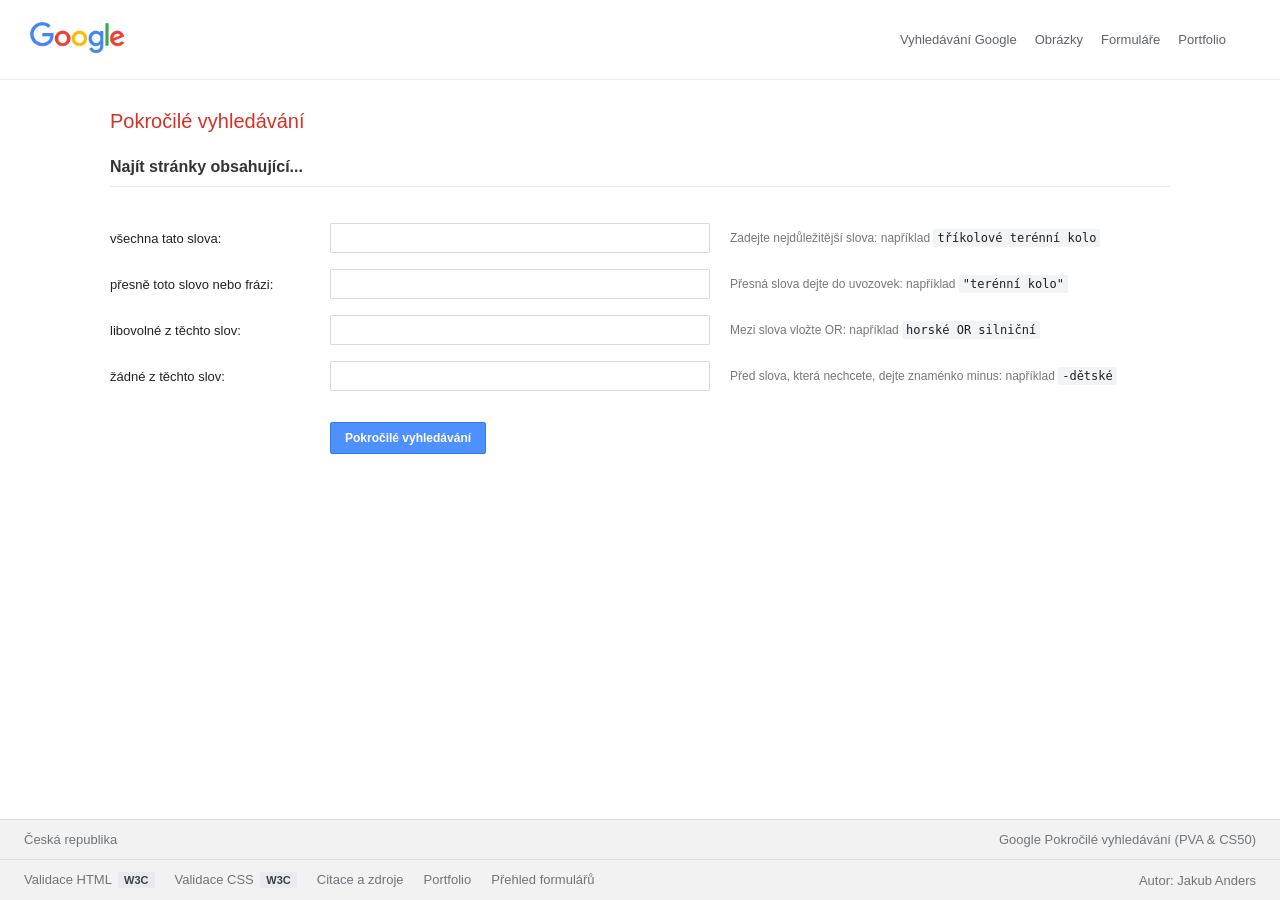
==== advanced.html @ 1dcec351 "Vypracovani projektu Google Search dle CS50 a zadani PVA" ====
<!DOCTYPE html>
<html lang="cs">
<head>
    <meta charset="UTF-8">
    <meta name="viewport" content="width=device-width, initial-scale=1.0">
    <title>Google Pokročilé vyhledávání</title>
    <link rel="stylesheet" href="style.css">
</head>
<body>

    <!-- Horní lišta s logem a navigací -->
    <header class="advanced-header">
        <div class="logo-small">
            <a href="index.html">
                <img src="googlelogo.png" alt="Google logo">
            </a>
        </div>
        <nav class="header-nav">
            <a href="index.html">Vyhledávání Google</a>
            <a href="images.html">Obrázky</a>
            <a href="forms.html">Formuláře</a>
            <a href="https://jakubandersandersovictreti.github.io/portfolio/" target="_blank" rel="noopener">Portfolio</a>
        </nav>
    </header>

    <!-- Hlavní obsah pokročilého vyhledávání -->
    <main class="advanced-container">
        <h1 class="advanced-title">Pokročilé vyhledávání</h1>

        <form class="advanced-form" action="https://www.google.com/search" method="get">
            <h2 class="advanced-section-heading">Najít stránky obsahující...</h2>

            <!-- 1. Všechna tato slova (as_q) -->
            <div class="form-row">
                <label for="as_q" class="form-label">všechna tato slova:</label>
                <div class="form-input-container">
                    <input type="text" id="as_q" name="as_q" class="advanced-text-input">
                </div>
                <div class="form-hint">
                    Zadejte nejdůležitější slova: například <code>tříkolové terénní kolo</code>
                </div>
            </div>

            <!-- 2. Přesně toto slovo nebo frázi (as_epq) -->
            <div class="form-row">
                <label for="as_epq" class="form-label">přesně toto slovo nebo frázi:</label>
                <div class="form-input-container">
                    <input type="text" id="as_epq" name="as_epq" class="advanced-text-input">
                </div>
                <div class="form-hint">
                    Přesná slova dejte do uvozovek: například <code>"terénní kolo"</code>
                </div>
            </div>

            <!-- 3. Libovolné z těchto slov (as_oq) -->
            <div class="form-row">
                <label for="as_oq" class="form-label">libovolné z těchto slov:</label>
                <div class="form-input-container">
                    <input type="text" id="as_oq" name="as_oq" class="advanced-text-input">
                </div>
                <div class="form-hint">
                    Mezi slova vložte OR: například <code>horské OR silniční</code>
                </div>
            </div>

            <!-- 4. Žádné z těchto slov (as_eq) -->
            <div class="form-row">
                <label for="as_eq" class="form-label">žádné z těchto slov:</label>
                <div class="form-input-container">
                    <input type="text" id="as_eq" name="as_eq" class="advanced-text-input">
                </div>
                <div class="form-hint">
                    Před slova, která nechcete, dejte znaménko minus: například <code>-dětské</code>
                </div>
            </div>

            <!-- Odesílací modré tlačítko -->
            <div class="advanced-btn-row">
                <input type="submit" value="Pokročilé vyhledávání" class="btn-advanced-submit">
            </div>
        </form>
    </main>

    <!-- Zápatí stránky s povinnými odkazy a validací -->
    <footer class="footer">
        <div class="footer-top">
            <span>Česká republika</span>
            <span>Google Pokročilé vyhledávání (PVA &amp; CS50)</span>
        </div>
        <div class="footer-bottom">
            <ul class="footer-links">
                <li><a href="https://validator.w3.org/nu/?doc=https%3A%2F%2Fjakubandersandersovictreti.github.io%2FGooglesearch%2Fadvanced.html" target="_blank" rel="noopener">Validace HTML <span class="badge-val">W3C</span></a></li>
                <li><a href="https://jigsaw.w3.org/css-validator/validator?uri=https%3A%2F%2Fjakubandersandersovictreti.github.io%2FGooglesearch%2Fstyle.css" target="_blank" rel="noopener">Validace CSS <span class="badge-val">W3C</span></a></li>
                <li><a href="https://github.com/JakubAndersAndersovictreti/Googlesearch/blob/main/citace.md" target="_blank" rel="noopener">Citace a zdroje</a></li>
                <li><a href="https://jakubandersandersovictreti.github.io/portfolio/" target="_blank" rel="noopener">Portfolio</a></li>
                <li><a href="forms.html">Přehled formulářů</a></li>
            </ul>
            <span>Autor: Jakub Anders</span>
        </div>
    </footer>

</body>
</html>
---- style.css ----
/* 
  Stylopis pro projekt Google Search (CS50 Web + PVA)
  Autor: Jakub Anders
*/

/* --- Základní reset a globální nastavení --- */
* {
    box-sizing: border-box;
    margin: 0;
    padding: 0;
}

body {
    font-family: Arial, Helvetica, sans-serif;
    color: #202124;
    background-color: #ffffff;
    display: flex;
    flex-direction: column;
    min-height: 100vh;
}

/* Odkazy */
a {
    color: #1a0dab;
    text-decoration: none;
}

a:hover {
    text-decoration: underline;
}

/* --- Horní navigační lišta --- */
.header-nav {
    display: flex;
    justify-content: flex-end;
    align-items: center;
    padding: 16px 24px;
    gap: 18px;
    font-size: 13px;
}

.header-nav a {
    color: #5f6368;
    transition: color 0.15s ease;
}

.header-nav a:hover {
    color: #202124;
    text-decoration: underline;
}

.header-nav a.btn-link {
    background-color: #1a73e8;
    color: #ffffff;
    padding: 7px 14px;
    border-radius: 4px;
    font-weight: 500;
}

.header-nav a.btn-link:hover {
    background-color: #1557b0;
    text-decoration: none;
}

/* --- Hlavní obsah - Vyhledávání --- */
.main-search-container {
    flex: 1;
    display: flex;
    flex-direction: column;
    align-items: center;
    justify-content: center;
    padding: 20px;
    margin-top: -60px; /* Vizuální vycentrování loga */
}

/* Logo */
.logo-container {
    display: flex;
    align-items: flex-end;
    justify-content: center;
    margin-bottom: 25px;
    position: relative;
}

.logo-container img {
    width: 272px;
    height: 92px;
    display: block;
}

/* Nápis 'obrázky' u Image Search */
.logo-subscript {
    color: #4285f4;
    font-size: 16px;
    font-weight: 500;
    margin-left: 6px;
    margin-bottom: 6px;
}

/* Formulář vyhledávání */
.search-form {
    width: 100%;
    max-width: 584px;
    display: flex;
    flex-direction: column;
    align-items: center;
}

/* Vyhledávací pole s ikonou */
.search-bar-wrapper {
    width: 100%;
    height: 46px;
    border: 1px solid #dfe1e5;
    border-radius: 24px;
    display: flex;
    align-items: center;
    padding: 0 16px;
    background-color: #ffffff;
    transition: box-shadow 0.2s ease, border-color 0.2s ease;
}

.search-bar-wrapper:hover,
.search-bar-wrapper:focus-within {
    box-shadow: 0 1px 6px rgba(32, 33, 36, 0.28);
    border-color: rgba(223, 225, 229, 0);
}

.search-icon {
    width: 20px;
    height: 20px;
    fill: #9aa0a6;
    margin-right: 12px;
    flex-shrink: 0;
}

.search-input {
    flex: 1;
    height: 100%;
    border: none;
    outline: none;
    font-size: 16px;
    color: #202124;
    background: transparent;
}

/* Tlačítka pod vyhledáváním */
.buttons-group {
    margin-top: 24px;
    display: flex;
    gap: 12px;
    flex-wrap: wrap;
    justify-content: center;
}

.search-btn {
    background-color: #f8f9fa;
    border: 1px solid #f8f9fa;
    border-radius: 4px;
    color: #3c4043;
    font-size: 14px;
    height: 36px;
    padding: 0 16px;
    cursor: pointer;
    font-family: inherit;
    transition: border-color 0.15s ease, box-shadow 0.15s ease;
}

.search-btn:hover {
    box-shadow: 0 1px 1px rgba(0, 0, 0, 0.1);
    background-color: #f8f9fa;
    border: 1px solid #dadce0;
    color: #202124;
}

.search-btn:focus {
    border: 1px solid #4285f4;
    outline: none;
}

/* --- Pokročilé vyhledávání (advanced.html) --- */
.advanced-header {
    display: flex;
    justify-content: space-between;
    align-items: center;
    padding: 16px 30px;
    border-bottom: 1px solid #ebebeb;
}

.advanced-header .logo-small img {
    height: 32px;
    width: auto;
}

.advanced-container {
    flex: 1;
    max-width: 1140px;
    margin: 0 auto;
    padding: 30px 40px;
    width: 100%;
}

.advanced-title {
    color: #d93025;
    font-size: 20px;
    font-weight: 400;
    margin-bottom: 25px;
}

.advanced-section-heading {
    font-size: 16px;
    font-weight: 700;
    color: #333333;
    margin-bottom: 20px;
    padding-bottom: 10px;
    border-bottom: 1px solid #ebebeb;
}

.advanced-form {
    display: flex;
    flex-direction: column;
    gap: 16px;
}

.form-row {
    display: flex;
    align-items: center;
    gap: 20px;
}

.form-label {
    width: 200px;
    font-size: 13px;
    color: #222222;
    text-align: left;
    flex-shrink: 0;
}

.form-input-container {
    width: 380px;
    flex-shrink: 0;
}

.advanced-text-input {
    width: 100%;
    height: 30px;
    padding: 4px 8px;
    border: 1px solid #d9d9d9;
    border-radius: 1px;
    font-size: 13px;
    font-family: inherit;
    outline: none;
    box-sizing: border-box;
}

.advanced-text-input:focus {
    border-color: #4d90fe;
}

.form-hint {
    font-size: 12px;
    color: #777777;
    flex: 1;
}

.form-hint code {
    background-color: #f1f3f4;
    padding: 2px 4px;
    border-radius: 2px;
    color: #202124;
}

.advanced-btn-row {
    display: flex;
    justify-content: flex-start;
    margin-left: 220px;
    margin-top: 15px;
}

.btn-advanced-submit {
    background-color: #4d90fe;
    border: 1px solid #3079ed;
    color: #ffffff;
    font-weight: bold;
    font-size: 12px;
    height: 32px;
    padding: 0 14px;
    border-radius: 2px;
    cursor: pointer;
    font-family: inherit;
    transition: background-color 0.15s ease;
}

.btn-advanced-submit:hover {
    background-color: #357ae8;
}

/* --- Stránka s přehledem formulářů (forms.html) --- */
.forms-page-container {
    flex: 1;
    max-width: 900px;
    margin: 20px auto 40px auto;
    padding: 0 20px;
    width: 100%;
}

.notice-banner {
    background-color: #e8f0fe;
    border: 1px solid #d2e3fc;
    color: #1967d2;
    padding: 14px 18px;
    border-radius: 8px;
    font-size: 14px;
    margin-bottom: 25px;
    line-height: 1.5;
}

.notice-banner strong {
    color: #174ea6;
}

.demo-form {
    display: flex;
    flex-direction: column;
    gap: 24px;
}

.demo-fieldset {
    border: 1px solid #dadce0;
    border-radius: 8px;
    padding: 20px;
    background-color: #ffffff;
}

.demo-fieldset legend {
    font-weight: bold;
    color: #202124;
    padding: 0 10px;
    font-size: 15px;
}

.form-grid {
    display: grid;
    grid-template-columns: repeat(auto-fit, minmax(260px, 1fr));
    gap: 16px;
    margin-top: 10px;
}

.form-group {
    display: flex;
    flex-direction: column;
    gap: 6px;
}

.form-group label {
    font-size: 13px;
    font-weight: 500;
    color: #3c4043;
}

.form-group input,
.form-group select,
.form-group textarea {
    padding: 8px 10px;
    border: 1px solid #dadce0;
    border-radius: 4px;
    font-size: 14px;
    font-family: inherit;
    outline: none;
    transition: border-color 0.2s ease;
}

.form-group input:focus,
.form-group select:focus,
.form-group textarea:focus {
    border-color: #1a73e8;
}

.options-group {
    display: flex;
    flex-direction: column;
    gap: 8px;
    margin-top: 6px;
}

.option-item {
    display: flex;
    align-items: center;
    gap: 8px;
    font-size: 14px;
    color: #3c4043;
    cursor: pointer;
}

.option-item input {
    cursor: pointer;
}

.range-display {
    display: flex;
    align-items: center;
    gap: 12px;
}

.demo-buttons-group {
    display: flex;
    gap: 12px;
    margin-top: 10px;
    flex-wrap: wrap;
}

.demo-btn {
    padding: 8px 18px;
    border-radius: 4px;
    font-size: 14px;
    cursor: pointer;
    font-family: inherit;
    border: 1px solid transparent;
}

.demo-btn-primary {
    background-color: #1a73e8;
    color: #ffffff;
}

.demo-btn-primary:hover {
    background-color: #1557b0;
}

.demo-btn-secondary {
    background-color: #f1f3f4;
    color: #3c4043;
    border-color: #dadce0;
}

.demo-btn-secondary:hover {
    background-color: #e8eaed;
}

/* --- Zápatí (Footer) --- */
.footer {
    background-color: #f2f2f2;
    border-top: 1px solid #dadce0;
    font-size: 13px;
    color: #70757a;
    margin-top: auto;
}

.footer-top {
    padding: 12px 24px;
    border-bottom: 1px solid #dadce0;
    display: flex;
    justify-content: space-between;
    align-items: center;
}

.footer-bottom {
    padding: 12px 24px;
    display: flex;
    justify-content: space-between;
    align-items: center;
    flex-wrap: wrap;
    gap: 12px;
}

.footer-links {
    display: flex;
    gap: 20px;
    flex-wrap: wrap;
    list-style: none;
}

.footer-links a {
    color: #70757a;
}

.footer-links a:hover {
    color: #202124;
    text-decoration: underline;
}

/* Zvýrazněné odkazy v patičce na validátory */
.badge-val {
    display: inline-block;
    padding: 2px 6px;
    background-color: #e8eaed;
    border-radius: 3px;
    font-size: 11px;
    font-weight: bold;
    color: #3c4043;
    margin-left: 3px;
}

/* --- Responzivní přizpůsobení --- */
@media (max-width: 768px) {
    .header-nav {
        gap: 12px;
        padding: 12px 16px;
    }

    .form-row {
        flex-direction: column;
        align-items: flex-start;
        gap: 6px;
    }

    .form-label,
    .form-input-container {
        width: 100%;
    }

    .advanced-btn-row {
        margin-left: 0;
    }

    .footer-bottom {
        flex-direction: column;
        align-items: flex-start;
    }
}
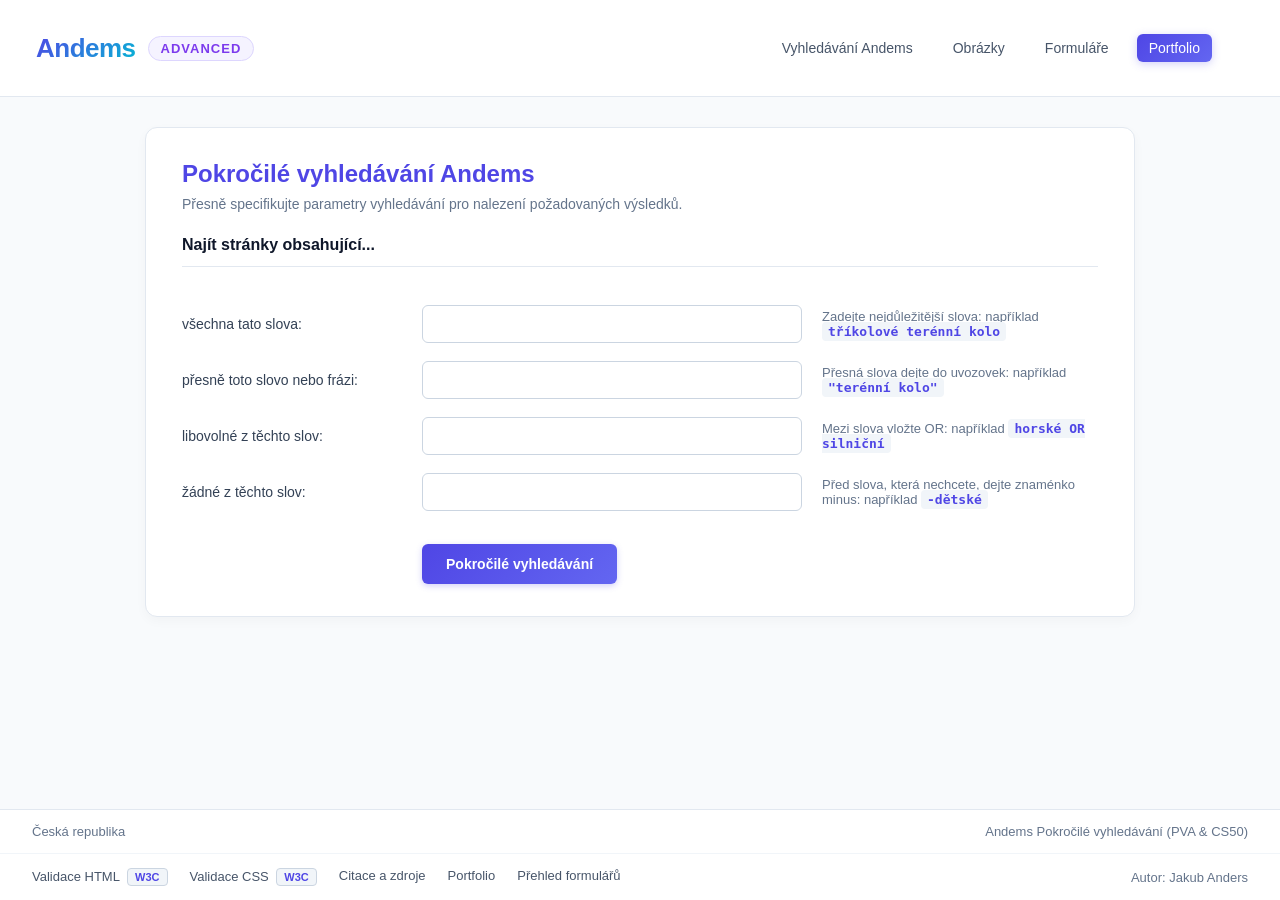
==== commit 201d779c: "Zmena na Andems Search, novy moderni vzhled a oprava odkazu na portfolio" ====
--- a/advanced.html
+++ b/advanced.html
@@ -3,7 +3,7 @@
 <head>
     <meta charset="UTF-8">
     <meta name="viewport" content="width=device-width, initial-scale=1.0">
-    <title>Google Pokročilé vyhledávání</title>
+    <title>Andems Pokročilé vyhledávání</title>
     <link rel="stylesheet" href="style.css">
 </head>
 <body>
@@ -11,88 +11,92 @@
     <!-- Horní lišta s logem a navigací -->
     <header class="advanced-header">
         <div class="logo-small">
-            <a href="index.html">
-                <img src="googlelogo.png" alt="Google logo">
+            <a href="index.html" class="brand-link">
+                <span class="brand-name small">Andems</span>
+                <span class="brand-badge brand-badge-purple">Advanced</span>
             </a>
         </div>
         <nav class="header-nav">
-            <a href="index.html">Vyhledávání Google</a>
+            <a href="index.html">Vyhledávání Andems</a>
             <a href="images.html">Obrázky</a>
             <a href="forms.html">Formuláře</a>
-            <a href="https://jakubandersandersovictreti.github.io/portfolio/" target="_blank" rel="noopener">Portfolio</a>
+            <a href="https://jakubandersandersovictreti.github.io/andersovicportfolio/" target="_blank" rel="noopener" class="nav-portfolio-link">Portfolio</a>
         </nav>
     </header>
 
     <!-- Hlavní obsah pokročilého vyhledávání -->
     <main class="advanced-container">
-        <h1 class="advanced-title">Pokročilé vyhledávání</h1>
+        <div class="advanced-card">
+            <h1 class="advanced-title">Pokročilé vyhledávání Andems</h1>
+            <p class="advanced-subtitle">Přesně specifikujte parametry vyhledávání pro nalezení požadovaných výsledků.</p>
 
-        <form class="advanced-form" action="https://www.google.com/search" method="get">
-            <h2 class="advanced-section-heading">Najít stránky obsahující...</h2>
+            <form class="advanced-form" action="https://www.google.com/search" method="get">
+                <h2 class="advanced-section-heading">Najít stránky obsahující...</h2>
 
-            <!-- 1. Všechna tato slova (as_q) -->
-            <div class="form-row">
-                <label for="as_q" class="form-label">všechna tato slova:</label>
-                <div class="form-input-container">
-                    <input type="text" id="as_q" name="as_q" class="advanced-text-input">
+                <!-- 1. Všechna tato slova (as_q) -->
+                <div class="form-row">
+                    <label for="as_q" class="form-label">všechna tato slova:</label>
+                    <div class="form-input-container">
+                        <input type="text" id="as_q" name="as_q" class="advanced-text-input">
+                    </div>
+                    <div class="form-hint">
+                        Zadejte nejdůležitější slova: například <code>tříkolové terénní kolo</code>
+                    </div>
                 </div>
-                <div class="form-hint">
-                    Zadejte nejdůležitější slova: například <code>tříkolové terénní kolo</code>
+
+                <!-- 2. Přesně toto slovo nebo frázi (as_epq) -->
+                <div class="form-row">
+                    <label for="as_epq" class="form-label">přesně toto slovo nebo frázi:</label>
+                    <div class="form-input-container">
+                        <input type="text" id="as_epq" name="as_epq" class="advanced-text-input">
+                    </div>
+                    <div class="form-hint">
+                        Přesná slova dejte do uvozovek: například <code>"terénní kolo"</code>
+                    </div>
                 </div>
-            </div>
 
-            <!-- 2. Přesně toto slovo nebo frázi (as_epq) -->
-            <div class="form-row">
-                <label for="as_epq" class="form-label">přesně toto slovo nebo frázi:</label>
-                <div class="form-input-container">
-                    <input type="text" id="as_epq" name="as_epq" class="advanced-text-input">
+                <!-- 3. Libovolné z těchto slov (as_oq) -->
+                <div class="form-row">
+                    <label for="as_oq" class="form-label">libovolné z těchto slov:</label>
+                    <div class="form-input-container">
+                        <input type="text" id="as_oq" name="as_oq" class="advanced-text-input">
+                    </div>
+                    <div class="form-hint">
+                        Mezi slova vložte OR: například <code>horské OR silniční</code>
+                    </div>
                 </div>
-                <div class="form-hint">
-                    Přesná slova dejte do uvozovek: například <code>"terénní kolo"</code>
+
+                <!-- 4. Žádné z těchto slov (as_eq) -->
+                <div class="form-row">
+                    <label for="as_eq" class="form-label">žádné z těchto slov:</label>
+                    <div class="form-input-container">
+                        <input type="text" id="as_eq" name="as_eq" class="advanced-text-input">
+                    </div>
+                    <div class="form-hint">
+                        Před slova, která nechcete, dejte znaménko minus: například <code>-dětské</code>
+                    </div>
                 </div>
-            </div>
 
-            <!-- 3. Libovolné z těchto slov (as_oq) -->
-            <div class="form-row">
-                <label for="as_oq" class="form-label">libovolné z těchto slov:</label>
-                <div class="form-input-container">
-                    <input type="text" id="as_oq" name="as_oq" class="advanced-text-input">
+                <!-- Odesílací tlačítko -->
+                <div class="advanced-btn-row">
+                    <input type="submit" value="Pokročilé vyhledávání" class="btn-advanced-submit">
                 </div>
-                <div class="form-hint">
-                    Mezi slova vložte OR: například <code>horské OR silniční</code>
-                </div>
-            </div>
-
-            <!-- 4. Žádné z těchto slov (as_eq) -->
-            <div class="form-row">
-                <label for="as_eq" class="form-label">žádné z těchto slov:</label>
-                <div class="form-input-container">
-                    <input type="text" id="as_eq" name="as_eq" class="advanced-text-input">
-                </div>
-                <div class="form-hint">
-                    Před slova, která nechcete, dejte znaménko minus: například <code>-dětské</code>
-                </div>
-            </div>
-
-            <!-- Odesílací modré tlačítko -->
-            <div class="advanced-btn-row">
-                <input type="submit" value="Pokročilé vyhledávání" class="btn-advanced-submit">
-            </div>
-        </form>
+            </form>
+        </div>
     </main>
 
     <!-- Zápatí stránky s povinnými odkazy a validací -->
     <footer class="footer">
         <div class="footer-top">
             <span>Česká republika</span>
-            <span>Google Pokročilé vyhledávání (PVA &amp; CS50)</span>
+            <span>Andems Pokročilé vyhledávání (PVA &amp; CS50)</span>
         </div>
         <div class="footer-bottom">
             <ul class="footer-links">
                 <li><a href="https://validator.w3.org/nu/?doc=https%3A%2F%2Fjakubandersandersovictreti.github.io%2FGooglesearch%2Fadvanced.html" target="_blank" rel="noopener">Validace HTML <span class="badge-val">W3C</span></a></li>
                 <li><a href="https://jigsaw.w3.org/css-validator/validator?uri=https%3A%2F%2Fjakubandersandersovictreti.github.io%2FGooglesearch%2Fstyle.css" target="_blank" rel="noopener">Validace CSS <span class="badge-val">W3C</span></a></li>
                 <li><a href="https://github.com/JakubAndersAndersovictreti/Googlesearch/blob/main/citace.md" target="_blank" rel="noopener">Citace a zdroje</a></li>
-                <li><a href="https://jakubandersandersovictreti.github.io/portfolio/" target="_blank" rel="noopener">Portfolio</a></li>
+                <li><a href="https://jakubandersandersovictreti.github.io/andersovicportfolio/" target="_blank" rel="noopener">Portfolio</a></li>
                 <li><a href="forms.html">Přehled formulářů</a></li>
             </ul>
             <span>Autor: Jakub Anders</span>
--- a/style.css
+++ b/style.css
@@ -1,6 +1,7 @@
 /* 
-  Stylopis pro projekt Google Search (CS50 Web + PVA)
+  Stylopis pro projekt Andems Search (PVA & CS50 Web)
   Autor: Jakub Anders
+  Vlastní moderní design vyhledávače
 */
 
 /* --- Základní reset a globální nastavení --- */
@@ -11,9 +12,9 @@
 }
 
 body {
-    font-family: Arial, Helvetica, sans-serif;
-    color: #202124;
-    background-color: #ffffff;
+    font-family: -apple-system, BlinkMacSystemFont, "Segoe UI", Roboto, Helvetica, Arial, sans-serif;
+    color: #1e293b;
+    background-color: #f8fafc;
     display: flex;
     flex-direction: column;
     min-height: 100vh;
@@ -21,11 +22,13 @@
 
 /* Odkazy */
 a {
-    color: #1a0dab;
+    color: #4f46e5;
     text-decoration: none;
+    transition: all 0.2s ease;
 }
 
 a:hover {
+    color: #3730a3;
     text-decoration: underline;
 }
 
@@ -34,32 +37,87 @@
     display: flex;
     justify-content: flex-end;
     align-items: center;
-    padding: 16px 24px;
-    gap: 18px;
+    padding: 18px 32px;
+    gap: 16px;
+    font-size: 14px;
+    font-weight: 500;
+}
+
+.header-nav a {
+    color: #475569;
+    padding: 6px 12px;
+    border-radius: 6px;
+    text-decoration: none;
+}
+
+.header-nav a:hover {
+    color: #1e293b;
+    background-color: #e2e8f0;
+    text-decoration: none;
+}
+
+/* Zvýrazněný odkaz na portfolio v menu */
+.header-nav a.nav-portfolio-link {
+    background: linear-gradient(135deg, #4f46e5, #6366f1);
+    color: #ffffff;
+    box-shadow: 0 2px 8px rgba(79, 70, 229, 0.25);
+}
+
+.header-nav a.nav-portfolio-link:hover {
+    background: linear-gradient(135deg, #4338ca, #4f46e5);
+    color: #ffffff;
+    transform: translateY(-1px);
+}
+
+/* --- Brand Logo (Andems Search) --- */
+.brand-link {
+    text-decoration: none;
+    display: inline-flex;
+    align-items: center;
+    gap: 12px;
+}
+
+.brand-link:hover {
+    text-decoration: none;
+}
+
+.brand-name {
+    font-size: 54px;
+    font-weight: 800;
+    letter-spacing: -1.5px;
+    background: linear-gradient(135deg, #4f46e5 0%, #06b6d4 100%);
+    -webkit-background-clip: text;
+    -webkit-text-fill-color: transparent;
+    display: inline-block;
+}
+
+.brand-name.small {
+    font-size: 26px;
+    letter-spacing: -0.5px;
+}
+
+.brand-badge {
     font-size: 13px;
-}
-
-.header-nav a {
-    color: #5f6368;
-    transition: color 0.15s ease;
-}
-
-.header-nav a:hover {
-    color: #202124;
-    text-decoration: underline;
-}
-
-.header-nav a.btn-link {
-    background-color: #1a73e8;
-    color: #ffffff;
-    padding: 7px 14px;
-    border-radius: 4px;
-    font-weight: 500;
-}
-
-.header-nav a.btn-link:hover {
-    background-color: #1557b0;
-    text-decoration: none;
+    font-weight: 700;
+    text-transform: uppercase;
+    letter-spacing: 1px;
+    color: #4f46e5;
+    background: #eef2ff;
+    padding: 4px 12px;
+    border-radius: 9999px;
+    border: 1px solid #c7d2fe;
+}
+
+.brand-badge-orange {
+    color: #ea580c;
+    background: #fff7ed;
+    border-color: #fed7aa;
+}
+
+.brand-badge-purple {
+    color: #7c3aed;
+    background: #f5f3ff;
+    border-color: #ddd6fe;
 }
 
 /* --- Hlavní obsah - Vyhledávání --- */
@@ -70,66 +128,52 @@
     align-items: center;
     justify-content: center;
     padding: 20px;
-    margin-top: -60px; /* Vizuální vycentrování loga */
-}
-
-/* Logo */
+    margin-top: -40px;
+}
+
 .logo-container {
-    display: flex;
-    align-items: flex-end;
-    justify-content: center;
-    margin-bottom: 25px;
-    position: relative;
-}
-
-.logo-container img {
-    width: 272px;
-    height: 92px;
-    display: block;
-}
-
-/* Nápis 'obrázky' u Image Search */
-.logo-subscript {
-    color: #4285f4;
-    font-size: 16px;
-    font-weight: 500;
-    margin-left: 6px;
-    margin-bottom: 6px;
+    margin-bottom: 30px;
+    text-align: center;
 }
 
 /* Formulář vyhledávání */
 .search-form {
     width: 100%;
-    max-width: 584px;
+    max-width: 620px;
     display: flex;
     flex-direction: column;
     align-items: center;
 }
 
-/* Vyhledávací pole s ikonou */
+/* Moderní vyhledávací pole */
 .search-bar-wrapper {
     width: 100%;
-    height: 46px;
-    border: 1px solid #dfe1e5;
-    border-radius: 24px;
-    display: flex;
-    align-items: center;
-    padding: 0 16px;
+    height: 52px;
+    border: 1.5px solid #cbd5e1;
+    border-radius: 9999px;
+    display: flex;
+    align-items: center;
+    padding: 0 20px;
     background-color: #ffffff;
-    transition: box-shadow 0.2s ease, border-color 0.2s ease;
-}
-
-.search-bar-wrapper:hover,
+    box-shadow: 0 4px 14px rgba(0, 0, 0, 0.05);
+    transition: all 0.2s ease;
+}
+
+.search-bar-wrapper:hover {
+    border-color: #94a3b8;
+    box-shadow: 0 6px 20px rgba(0, 0, 0, 0.08);
+}
+
 .search-bar-wrapper:focus-within {
-    box-shadow: 0 1px 6px rgba(32, 33, 36, 0.28);
-    border-color: rgba(223, 225, 229, 0);
+    border-color: #4f46e5;
+    box-shadow: 0 0 0 4px rgba(79, 70, 229, 0.15), 0 6px 20px rgba(0, 0, 0, 0.08);
 }
 
 .search-icon {
-    width: 20px;
-    height: 20px;
-    fill: #9aa0a6;
-    margin-right: 12px;
+    width: 22px;
+    height: 22px;
+    fill: #6366f1;
+    margin-right: 14px;
     flex-shrink: 0;
 }
 
@@ -139,42 +183,62 @@
     border: none;
     outline: none;
     font-size: 16px;
-    color: #202124;
+    color: #0f172a;
     background: transparent;
+    font-family: inherit;
+}
+
+.search-input::placeholder {
+    color: #94a3b8;
 }
 
 /* Tlačítka pod vyhledáváním */
 .buttons-group {
-    margin-top: 24px;
-    display: flex;
-    gap: 12px;
+    margin-top: 28px;
+    display: flex;
+    gap: 14px;
     flex-wrap: wrap;
     justify-content: center;
 }
 
 .search-btn {
-    background-color: #f8f9fa;
-    border: 1px solid #f8f9fa;
-    border-radius: 4px;
-    color: #3c4043;
-    font-size: 14px;
-    height: 36px;
-    padding: 0 16px;
+    font-family: inherit;
+    font-size: 14px;
+    font-weight: 600;
+    height: 42px;
+    padding: 0 22px;
+    border-radius: 8px;
     cursor: pointer;
-    font-family: inherit;
-    transition: border-color 0.15s ease, box-shadow 0.15s ease;
-}
-
-.search-btn:hover {
-    box-shadow: 0 1px 1px rgba(0, 0, 0, 0.1);
-    background-color: #f8f9fa;
-    border: 1px solid #dadce0;
-    color: #202124;
-}
-
-.search-btn:focus {
-    border: 1px solid #4285f4;
-    outline: none;
+    transition: all 0.2s ease;
+}
+
+/* Primární tlačítko */
+.search-btn-primary {
+    background: linear-gradient(135deg, #4f46e5, #6366f1);
+    color: #ffffff;
+    border: none;
+    box-shadow: 0 2px 6px rgba(79, 70, 229, 0.25);
+}
+
+.search-btn-primary:hover {
+    background: linear-gradient(135deg, #4338ca, #4f46e5);
+    box-shadow: 0 4px 12px rgba(79, 70, 229, 0.35);
+    transform: translateY(-1px);
+}
+
+/* Sekundární tlačítko (Štěstí) */
+.search-btn-secondary {
+    background-color: #ffffff;
+    color: #334155;
+    border: 1px solid #cbd5e1;
+    box-shadow: 0 1px 3px rgba(0, 0, 0, 0.05);
+}
+
+.search-btn-secondary:hover {
+    background-color: #f1f5f9;
+    border-color: #94a3b8;
+    color: #0f172a;
+    transform: translateY(-1px);
 }
 
 /* --- Pokročilé vyhledávání (advanced.html) --- */
@@ -182,43 +246,53 @@
     display: flex;
     justify-content: space-between;
     align-items: center;
-    padding: 16px 30px;
-    border-bottom: 1px solid #ebebeb;
-}
-
-.advanced-header .logo-small img {
-    height: 32px;
-    width: auto;
+    padding: 16px 36px;
+    background-color: #ffffff;
+    border-bottom: 1px solid #e2e8f0;
 }
 
 .advanced-container {
     flex: 1;
-    max-width: 1140px;
-    margin: 0 auto;
-    padding: 30px 40px;
+    max-width: 1050px;
+    margin: 30px auto;
+    padding: 0 30px;
     width: 100%;
 }
 
+.advanced-card {
+    background-color: #ffffff;
+    border: 1px solid #e2e8f0;
+    border-radius: 12px;
+    padding: 32px 36px;
+    box-shadow: 0 4px 12px rgba(0, 0, 0, 0.03);
+}
+
 .advanced-title {
-    color: #d93025;
-    font-size: 20px;
-    font-weight: 400;
-    margin-bottom: 25px;
+    color: #4f46e5;
+    font-size: 24px;
+    font-weight: 700;
+    margin-bottom: 8px;
+}
+
+.advanced-subtitle {
+    color: #64748b;
+    font-size: 14px;
+    margin-bottom: 24px;
 }
 
 .advanced-section-heading {
     font-size: 16px;
-    font-weight: 700;
-    color: #333333;
+    font-weight: 600;
+    color: #0f172a;
     margin-bottom: 20px;
-    padding-bottom: 10px;
-    border-bottom: 1px solid #ebebeb;
+    padding-bottom: 12px;
+    border-bottom: 1px solid #e2e8f0;
 }
 
 .advanced-form {
     display: flex;
     flex-direction: column;
-    gap: 16px;
+    gap: 18px;
 }
 
 .form-row {
@@ -228,9 +302,10 @@
 }
 
 .form-label {
-    width: 200px;
-    font-size: 13px;
-    color: #222222;
+    width: 220px;
+    font-size: 14px;
+    font-weight: 500;
+    color: #334155;
     text-align: left;
     flex-shrink: 0;
 }
@@ -242,80 +317,86 @@
 
 .advanced-text-input {
     width: 100%;
-    height: 30px;
-    padding: 4px 8px;
-    border: 1px solid #d9d9d9;
-    border-radius: 1px;
-    font-size: 13px;
+    height: 38px;
+    padding: 6px 12px;
+    border: 1.5px solid #cbd5e1;
+    border-radius: 6px;
+    font-size: 14px;
     font-family: inherit;
     outline: none;
     box-sizing: border-box;
+    transition: all 0.2s ease;
 }
 
 .advanced-text-input:focus {
-    border-color: #4d90fe;
+    border-color: #4f46e5;
+    box-shadow: 0 0 0 3px rgba(79, 70, 229, 0.12);
 }
 
 .form-hint {
-    font-size: 12px;
-    color: #777777;
+    font-size: 13px;
+    color: #64748b;
     flex: 1;
 }
 
 .form-hint code {
-    background-color: #f1f3f4;
-    padding: 2px 4px;
-    border-radius: 2px;
-    color: #202124;
+    background-color: #f1f5f9;
+    padding: 2px 6px;
+    border-radius: 4px;
+    color: #4f46e5;
+    font-weight: 600;
 }
 
 .advanced-btn-row {
     display: flex;
     justify-content: flex-start;
-    margin-left: 220px;
+    margin-left: 240px;
     margin-top: 15px;
 }
 
 .btn-advanced-submit {
-    background-color: #4d90fe;
-    border: 1px solid #3079ed;
+    background: linear-gradient(135deg, #4f46e5, #6366f1);
+    border: none;
     color: #ffffff;
-    font-weight: bold;
-    font-size: 12px;
-    height: 32px;
-    padding: 0 14px;
-    border-radius: 2px;
+    font-weight: 600;
+    font-size: 14px;
+    height: 40px;
+    padding: 0 24px;
+    border-radius: 6px;
     cursor: pointer;
     font-family: inherit;
-    transition: background-color 0.15s ease;
+    box-shadow: 0 2px 6px rgba(79, 70, 229, 0.25);
+    transition: all 0.2s ease;
 }
 
 .btn-advanced-submit:hover {
-    background-color: #357ae8;
+    background: linear-gradient(135deg, #4338ca, #4f46e5);
+    box-shadow: 0 4px 12px rgba(79, 70, 229, 0.35);
+    transform: translateY(-1px);
 }
 
 /* --- Stránka s přehledem formulářů (forms.html) --- */
 .forms-page-container {
     flex: 1;
-    max-width: 900px;
-    margin: 20px auto 40px auto;
+    max-width: 960px;
+    margin: 25px auto 45px auto;
     padding: 0 20px;
     width: 100%;
 }
 
 .notice-banner {
-    background-color: #e8f0fe;
-    border: 1px solid #d2e3fc;
-    color: #1967d2;
-    padding: 14px 18px;
-    border-radius: 8px;
+    background-color: #eef2ff;
+    border: 1px solid #c7d2fe;
+    color: #3730a3;
+    padding: 16px 20px;
+    border-radius: 10px;
     font-size: 14px;
     margin-bottom: 25px;
     line-height: 1.5;
 }
 
 .notice-banner strong {
-    color: #174ea6;
+    color: #1e1b4b;
 }
 
 .demo-form {
@@ -325,15 +406,16 @@
 }
 
 .demo-fieldset {
-    border: 1px solid #dadce0;
-    border-radius: 8px;
-    padding: 20px;
+    border: 1.5px solid #e2e8f0;
+    border-radius: 10px;
+    padding: 24px;
     background-color: #ffffff;
+    box-shadow: 0 2px 8px rgba(0, 0, 0, 0.02);
 }
 
 .demo-fieldset legend {
-    font-weight: bold;
-    color: #202124;
+    font-weight: 700;
+    color: #4f46e5;
     padding: 0 10px;
     font-size: 15px;
 }
@@ -341,7 +423,7 @@
 .form-grid {
     display: grid;
     grid-template-columns: repeat(auto-fit, minmax(260px, 1fr));
-    gap: 16px;
+    gap: 18px;
     margin-top: 10px;
 }
 
@@ -353,46 +435,51 @@
 
 .form-group label {
     font-size: 13px;
-    font-weight: 500;
-    color: #3c4043;
+    font-weight: 600;
+    color: #334155;
 }
 
 .form-group input,
 .form-group select,
 .form-group textarea {
-    padding: 8px 10px;
-    border: 1px solid #dadce0;
-    border-radius: 4px;
+    padding: 10px 12px;
+    border: 1.5px solid #cbd5e1;
+    border-radius: 6px;
     font-size: 14px;
     font-family: inherit;
     outline: none;
-    transition: border-color 0.2s ease;
+    transition: all 0.2s ease;
+    background-color: #ffffff;
 }
 
 .form-group input:focus,
 .form-group select:focus,
 .form-group textarea:focus {
-    border-color: #1a73e8;
+    border-color: #4f46e5;
+    box-shadow: 0 0 0 3px rgba(79, 70, 229, 0.12);
 }
 
 .options-group {
     display: flex;
     flex-direction: column;
-    gap: 8px;
+    gap: 10px;
     margin-top: 6px;
 }
 
 .option-item {
     display: flex;
     align-items: center;
-    gap: 8px;
-    font-size: 14px;
-    color: #3c4043;
+    gap: 10px;
+    font-size: 14px;
+    color: #334155;
     cursor: pointer;
 }
 
 .option-item input {
     cursor: pointer;
+    accent-color: #4f46e5;
+    width: 16px;
+    height: 16px;
 }
 
 .range-display {
@@ -401,106 +488,121 @@
     gap: 12px;
 }
 
+.range-display input[type="range"] {
+    accent-color: #4f46e5;
+}
+
 .demo-buttons-group {
     display: flex;
-    gap: 12px;
-    margin-top: 10px;
+    gap: 14px;
+    margin-top: 15px;
     flex-wrap: wrap;
 }
 
 .demo-btn {
-    padding: 8px 18px;
-    border-radius: 4px;
-    font-size: 14px;
+    padding: 10px 20px;
+    border-radius: 6px;
+    font-size: 14px;
+    font-weight: 600;
     cursor: pointer;
     font-family: inherit;
-    border: 1px solid transparent;
+    border: none;
+    transition: all 0.2s ease;
 }
 
 .demo-btn-primary {
-    background-color: #1a73e8;
+    background: linear-gradient(135deg, #4f46e5, #6366f1);
     color: #ffffff;
+    box-shadow: 0 2px 6px rgba(79, 70, 229, 0.25);
 }
 
 .demo-btn-primary:hover {
-    background-color: #1557b0;
+    background: linear-gradient(135deg, #4338ca, #4f46e5);
 }
 
 .demo-btn-secondary {
-    background-color: #f1f3f4;
-    color: #3c4043;
-    border-color: #dadce0;
+    background-color: #f1f5f9;
+    color: #334155;
+    border: 1px solid #cbd5e1;
 }
 
 .demo-btn-secondary:hover {
-    background-color: #e8eaed;
+    background-color: #e2e8f0;
 }
 
 /* --- Zápatí (Footer) --- */
 .footer {
-    background-color: #f2f2f2;
-    border-top: 1px solid #dadce0;
+    background-color: #ffffff;
+    border-top: 1px solid #e2e8f0;
     font-size: 13px;
-    color: #70757a;
+    color: #64748b;
     margin-top: auto;
 }
 
 .footer-top {
-    padding: 12px 24px;
-    border-bottom: 1px solid #dadce0;
+    padding: 14px 32px;
+    border-bottom: 1px solid #f1f5f9;
     display: flex;
     justify-content: space-between;
     align-items: center;
 }
 
 .footer-bottom {
-    padding: 12px 24px;
+    padding: 14px 32px;
     display: flex;
     justify-content: space-between;
     align-items: center;
     flex-wrap: wrap;
-    gap: 12px;
+    gap: 14px;
 }
 
 .footer-links {
     display: flex;
-    gap: 20px;
+    gap: 22px;
     flex-wrap: wrap;
     list-style: none;
 }
 
 .footer-links a {
-    color: #70757a;
+    color: #475569;
+    text-decoration: none;
+    font-weight: 500;
 }
 
 .footer-links a:hover {
-    color: #202124;
+    color: #4f46e5;
     text-decoration: underline;
 }
 
-/* Zvýrazněné odkazy v patičce na validátory */
+/* Zvýrazněné badge v patičce na validátory */
 .badge-val {
     display: inline-block;
-    padding: 2px 6px;
-    background-color: #e8eaed;
-    border-radius: 3px;
+    padding: 2px 7px;
+    background-color: #f1f5f9;
+    border: 1px solid #cbd5e1;
+    border-radius: 4px;
     font-size: 11px;
-    font-weight: bold;
-    color: #3c4043;
-    margin-left: 3px;
+    font-weight: 700;
+    color: #4f46e5;
+    margin-left: 4px;
 }
 
 /* --- Responzivní přizpůsobení --- */
 @media (max-width: 768px) {
     .header-nav {
-        gap: 12px;
-        padding: 12px 16px;
+        gap: 10px;
+        padding: 14px 18px;
+        flex-wrap: wrap;
+    }
+
+    .brand-name {
+        font-size: 42px;
     }
 
     .form-row {
         flex-direction: column;
         align-items: flex-start;
-        gap: 6px;
+        gap: 8px;
     }
 
     .form-label,
@@ -512,8 +614,10 @@
         margin-left: 0;
     }
 
-    .footer-bottom {
+    .footer-bottom,
+    .footer-top {
         flex-direction: column;
         align-items: flex-start;
+        gap: 10px;
     }
 }
